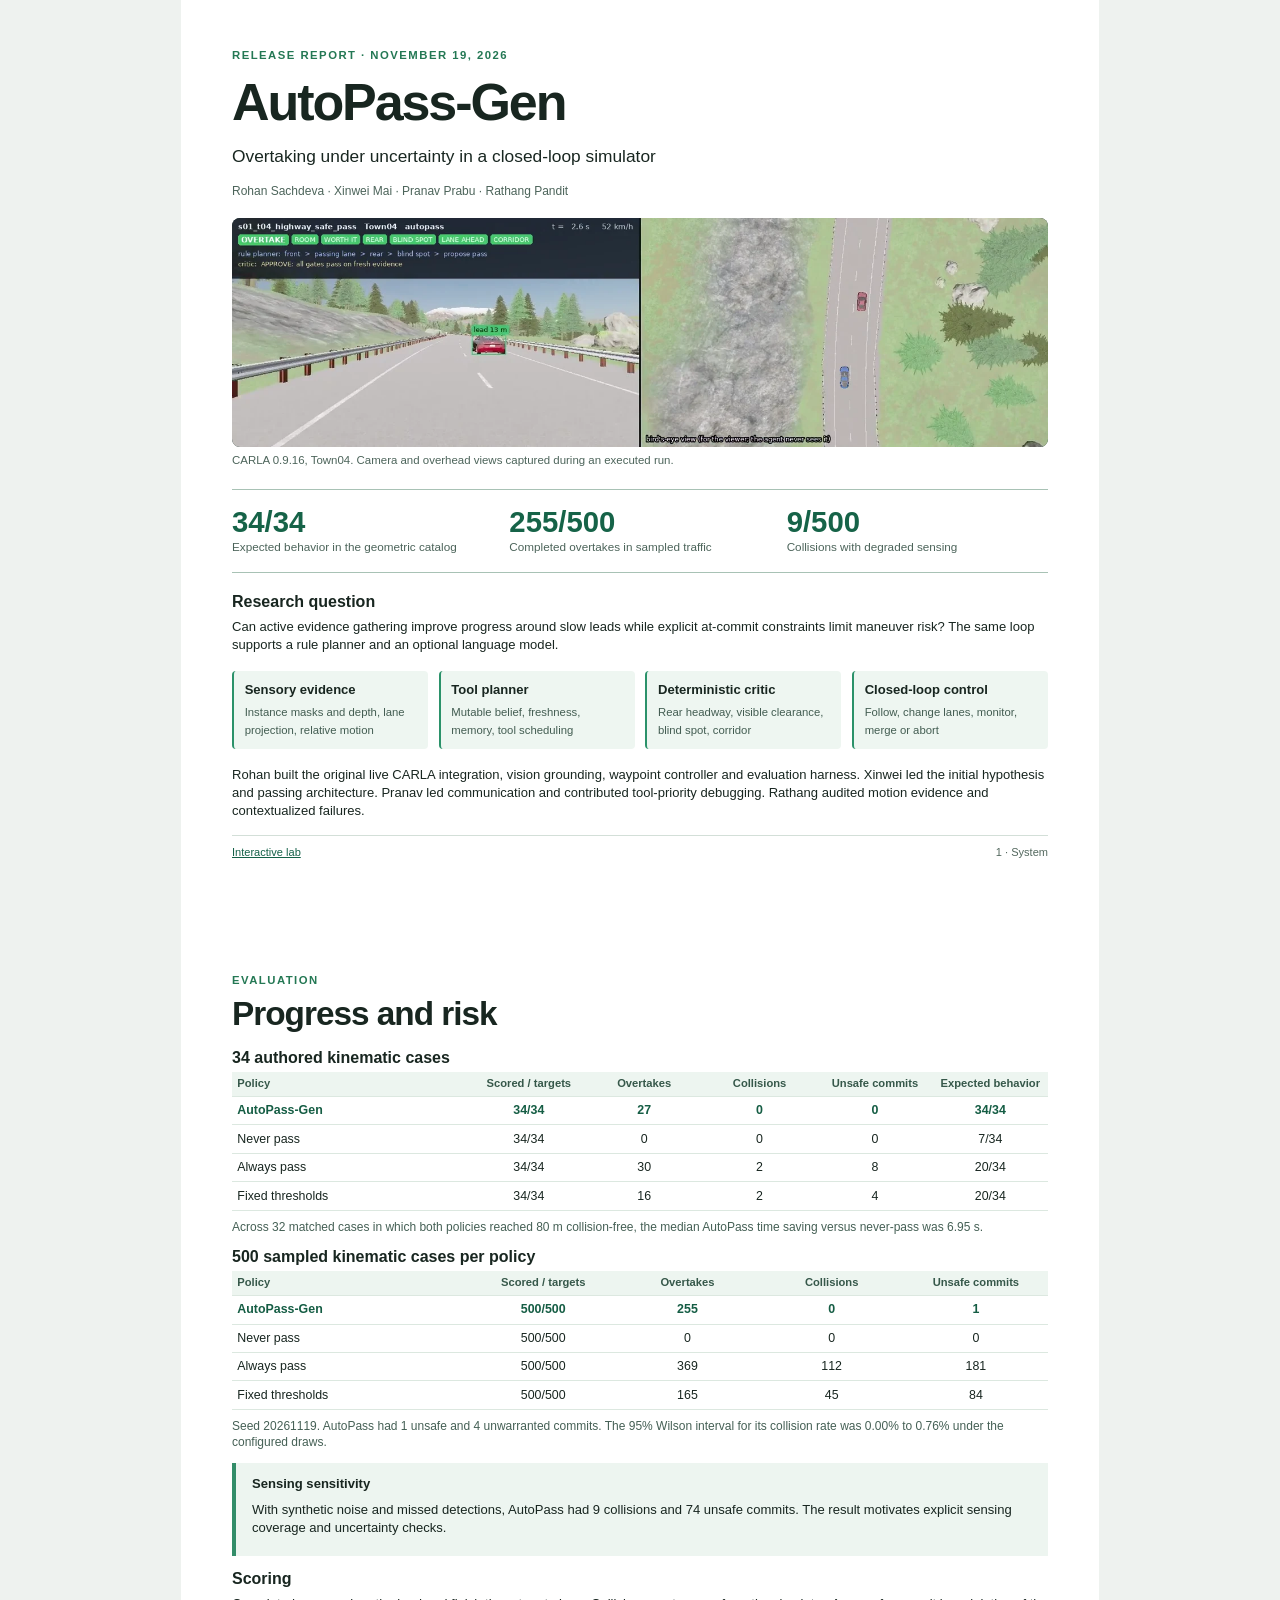
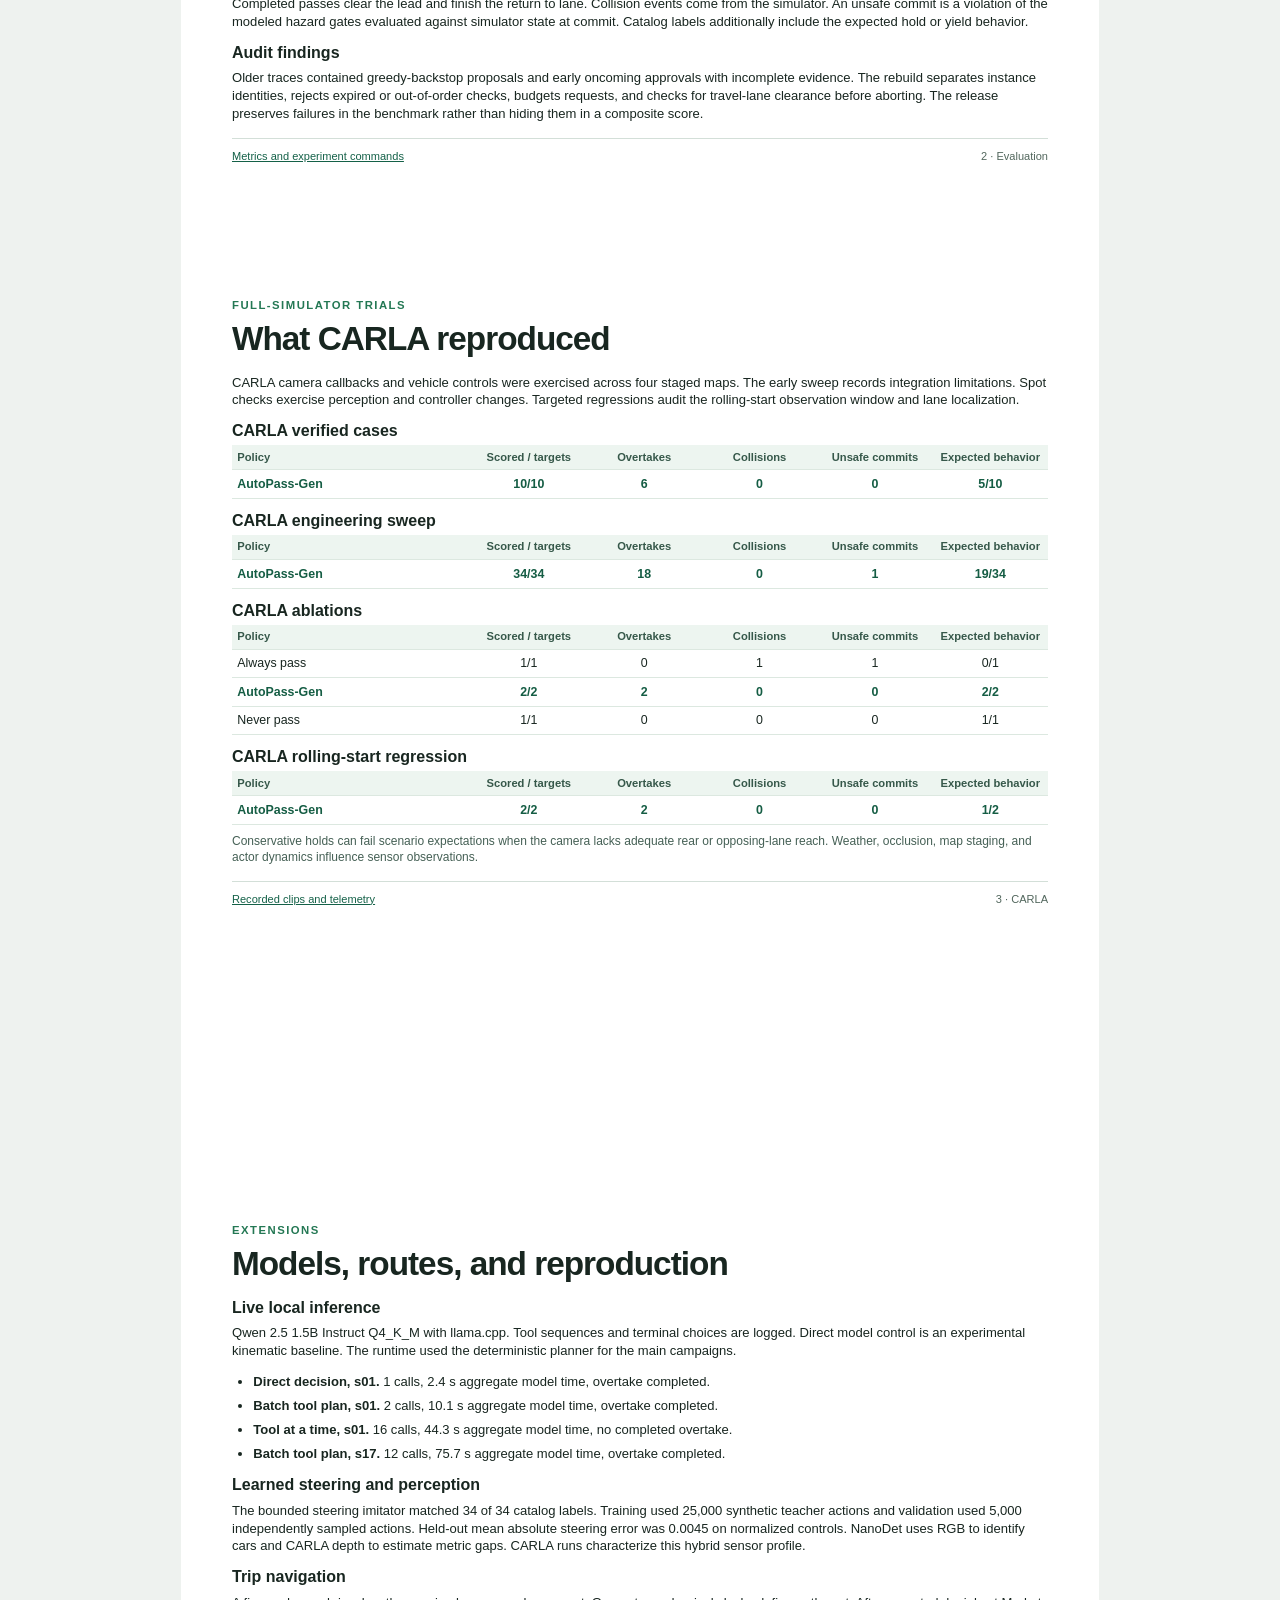
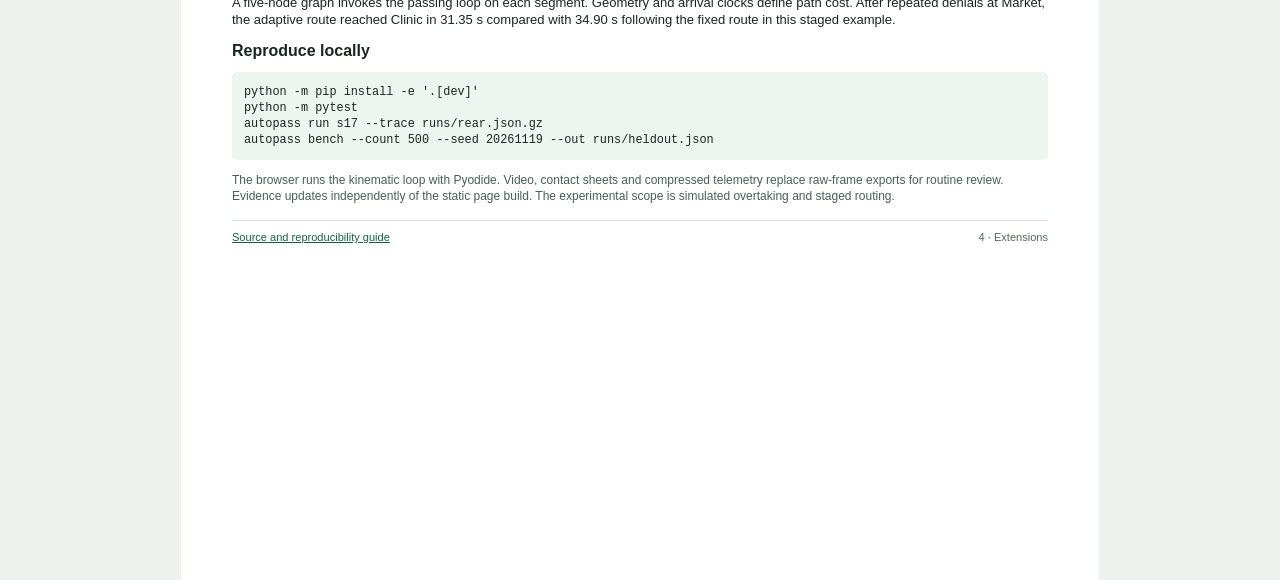
==== site/report.html @ 2f0e9f47 "Release AutoPass-Gen simulation and evidence lab" ====
<!doctype html><html lang="en"><meta charset="utf-8">
    <title>AutoPass-Gen release report</title><style>
@page {size: letter; margin: .45in .62in;}
:root {font-family: "Segoe UI", Arial, sans-serif; color: #182620;}
body{margin:0;background:#eef2ef;font-size:9.8pt;line-height:1.35;}
article{max-width:8.5in;margin:0 auto;background:white;padding:.42in .53in;}
section{min-height:9.55in;position:relative;break-after:page;}
section:last-child{break-after:auto;}
h1,h2,h3,p{margin:0;}h1,h2,h3{line-height:1.1;}
h1{font-size:39pt;letter-spacing:-.04em;margin:8pt 0 10pt;}
h2{font-size:25pt;letter-spacing:-.03em;margin:3pt 0 12pt;}
h3{font-size:12pt;margin:10pt 0 4pt;}
p{margin:6pt 0;}
a{color:#146148;text-decoration:underline;}
.kicker{color:#247854;font-size:8.5pt;letter-spacing:.13em;text-transform:uppercase;font-weight:700;}
.intro{font-size:13pt;max-width:93%;}
.meta{font-size:9pt;color:#4c645a;margin:11pt 0 14pt;}
img{width:100%;display:block;border-radius:6pt;max-height:2.45in;object-fit:contain;background:#18312e;}
.caption{font-size:8.6pt;color:#4c645a;margin-top:5pt;}
.facts{display:grid;grid-template-columns:repeat(3,1fr);gap:12pt;border-block:1pt solid #a8c2b5;padding:12pt 0;margin:15pt 0;}
.facts strong{display:block;color:#166348;font-size:22pt;line-height:1.1;}
.facts span{font-size:8.8pt;color:#4c645a;}
ol,ul{padding-left:16pt;}li{margin:5pt 0;}
.flow{display:grid;grid-template-columns:repeat(4,1fr);gap:8pt;margin:13pt 0;}
.flow div{padding:8pt;background:#eef6f1;border-left:2pt solid #2b926a;border-radius:3pt;}
.flow b{display:block;margin-bottom:3pt;}
.flow span{font-size:8.5pt;color:#435d52;}
.summary{margin-top:9pt;}
table{width:100%;border-collapse:collapse;font-size:9.3pt;table-layout:fixed;}
th,td{padding:4pt 4pt;text-align:center;border-bottom:1px solid #dce8e0;}
th{color:#36584a;background:#edf5f0;font-size:8.4pt;line-height:1.2;}
td:first-child,th:first-child{text-align:left;width:28%;}
tr.primary td{color:#155d44;font-weight:700;}
.callout{background:#edf5f0;border-left:3pt solid #338d69;padding:9pt 12pt;margin:10pt 0;}
.small{font-size:9pt;color:#456055;}
pre{white-space:pre-wrap;font-size:8.9pt;background:#edf5f0;padding:9pt;border-radius:4pt;}
footer{display:flex;justify-content:space-between;margin-top:12pt;padding-top:7pt;border-top:1pt solid #d3dfd8;color:#52675d;font-size:8.3pt;}
@media print {body{background:white;}article{padding:0;}section{min-height:auto;}h3,table,.callout,.flow,.facts{break-inside:avoid;}}
</style><body><article>
    <section>
    <p class="kicker">Release report · November 19, 2026</p>
    <h1>AutoPass-Gen</h1>
    <p class="intro">Overtaking under uncertainty in a closed-loop simulator</p>
    <p class="meta">Rohan Sachdeva · Xinwei Mai · Pranav Prabu · Rathang Pandit</p>
    <img src="media/clear.webp" alt="CARLA ego view and overhead image of an approved motorway pass">
    <p class="caption">CARLA 0.9.16, Town04. Camera and overhead views captured during an executed run.</p>
    <div class="facts"><div><strong>34/34</strong><span>Expected behavior in the geometric catalog</span></div>
    <div><strong>255/500</strong><span>Completed overtakes in sampled traffic</span></div>
    <div><strong>9/500</strong><span>Collisions with degraded sensing</span></div></div>
    <h3>Research question</h3>
    <p>Can active evidence gathering improve progress around slow leads while explicit at-commit constraints limit maneuver risk? The same loop supports a rule planner and an optional language model.</p>
    <div class="flow"><div><b>Sensory evidence</b><span>Instance masks and depth, lane projection, relative motion</span></div>
    <div><b>Tool planner</b><span>Mutable belief, freshness, memory, tool scheduling</span></div>
    <div><b>Deterministic critic</b><span>Rear headway, visible clearance, blind spot, corridor</span></div>
    <div><b>Closed-loop control</b><span>Follow, change lanes, monitor, merge or abort</span></div></div>
    <p>Rohan built the original live CARLA integration, vision grounding, waypoint controller and evaluation harness. Xinwei led the initial hypothesis and passing architecture. Pranav led communication and contributed tool-priority debugging. Rathang audited motion evidence and contextualized failures.</p>
    <footer><a href="https://r800360.github.io/autopass/">Interactive lab</a><span>1 · System</span></footer>
    </section>

    <section>
    <p class="kicker">Evaluation</p><h2>Progress and risk</h2>
    <h3>34 authored kinematic cases</h3>
    <table><thead><tr><th>Policy</th><th>Scored / targets</th><th>Overtakes</th><th>Collisions</th>
        <th>Unsafe commits</th><th>Expected behavior</th></tr></thead><tbody><tr class="primary"><td>AutoPass-Gen</td>
            <td>34/34</td><td>27</td><td>0</td>
            <td>0</td><td>34/34</td></tr><tr class=""><td>Never pass</td>
            <td>34/34</td><td>0</td><td>0</td>
            <td>0</td><td>7/34</td></tr><tr class=""><td>Always pass</td>
            <td>34/34</td><td>30</td><td>2</td>
            <td>8</td><td>20/34</td></tr><tr class=""><td>Fixed thresholds</td>
            <td>34/34</td><td>16</td><td>2</td>
            <td>4</td><td>20/34</td></tr></tbody></table>
    <p class="small">Across 32 matched cases in which both policies reached 80 m collision-free, the median AutoPass time saving versus never-pass was 6.95 s.</p>
    <h3>500 sampled kinematic cases per policy</h3>
    <table><thead><tr><th>Policy</th><th>Scored / targets</th><th>Overtakes</th><th>Collisions</th>
        <th>Unsafe commits</th></tr></thead><tbody><tr class="primary"><td>AutoPass-Gen</td>
            <td>500/500</td><td>255</td><td>0</td>
            <td>1</td></tr><tr class=""><td>Never pass</td>
            <td>500/500</td><td>0</td><td>0</td>
            <td>0</td></tr><tr class=""><td>Always pass</td>
            <td>500/500</td><td>369</td><td>112</td>
            <td>181</td></tr><tr class=""><td>Fixed thresholds</td>
            <td>500/500</td><td>165</td><td>45</td>
            <td>84</td></tr></tbody></table>
    <p class="small">Seed 20261119. AutoPass had 1 unsafe and 4 unwarranted commits. The 95% Wilson interval for its collision rate was 0.00% to 0.76% under the configured draws.</p>
    <div class="callout"><b>Sensing sensitivity</b><p>With synthetic noise and missed detections, AutoPass had 9 collisions and 74 unsafe commits. The result motivates explicit sensing coverage and uncertainty checks.</p></div>
    <h3>Scoring</h3>
    <p>Completed passes clear the lead and finish the return to lane. Collision events come from the simulator. An unsafe commit is a violation of the modeled hazard gates evaluated against simulator state at commit. Catalog labels additionally include the expected hold or yield behavior.</p>
    <h3>Audit findings</h3>
    <p>Older traces contained greedy-backstop proposals and early oncoming approvals with incomplete evidence. The rebuild separates instance identities, rejects expired or out-of-order checks, budgets requests, and checks for travel-lane clearance before aborting. The release preserves failures in the benchmark rather than hiding them in a composite score.</p>
    <footer><a href="https://github.com/r800360/autopass/blob/main/docs/EVALUATION.md">Metrics and experiment commands</a><span>2 · Evaluation</span></footer>
    </section>

    <section>
    <p class="kicker">Full-simulator trials</p><h2>What CARLA reproduced</h2>
    <p>CARLA camera callbacks and vehicle controls were exercised across four staged maps. The early sweep records integration limitations. Spot checks exercise perception and controller changes. Targeted regressions audit the rolling-start observation window and lane localization.</p>
    <h3>CARLA verified cases</h3><table><thead><tr><th>Policy</th><th>Scored / targets</th><th>Overtakes</th><th>Collisions</th>
        <th>Unsafe commits</th><th>Expected behavior</th></tr></thead><tbody><tr class="primary"><td>AutoPass-Gen</td>
            <td>10/10</td><td>6</td><td>0</td>
            <td>0</td><td>5/10</td></tr></tbody></table><h3>CARLA engineering sweep</h3><table><thead><tr><th>Policy</th><th>Scored / targets</th><th>Overtakes</th><th>Collisions</th>
        <th>Unsafe commits</th><th>Expected behavior</th></tr></thead><tbody><tr class="primary"><td>AutoPass-Gen</td>
            <td>34/34</td><td>18</td><td>0</td>
            <td>1</td><td>19/34</td></tr></tbody></table><h3>CARLA ablations</h3><table><thead><tr><th>Policy</th><th>Scored / targets</th><th>Overtakes</th><th>Collisions</th>
        <th>Unsafe commits</th><th>Expected behavior</th></tr></thead><tbody><tr class=""><td>Always pass</td>
            <td>1/1</td><td>0</td><td>1</td>
            <td>1</td><td>0/1</td></tr><tr class="primary"><td>AutoPass-Gen</td>
            <td>2/2</td><td>2</td><td>0</td>
            <td>0</td><td>2/2</td></tr><tr class=""><td>Never pass</td>
            <td>1/1</td><td>0</td><td>0</td>
            <td>0</td><td>1/1</td></tr></tbody></table><h3>CARLA rolling-start regression</h3><table><thead><tr><th>Policy</th><th>Scored / targets</th><th>Overtakes</th><th>Collisions</th>
        <th>Unsafe commits</th><th>Expected behavior</th></tr></thead><tbody><tr class="primary"><td>AutoPass-Gen</td>
            <td>2/2</td><td>2</td><td>0</td>
            <td>0</td><td>1/2</td></tr></tbody></table>
    <p class="small">Conservative holds can fail scenario expectations when the camera lacks adequate rear or opposing-lane reach. Weather, occlusion, map staging, and actor dynamics influence sensor observations.</p>
    <footer><a href="https://r800360.github.io/autopass/#lab">Recorded clips and telemetry</a><span>3 · CARLA</span></footer>
    </section>

    <section>
    <p class="kicker">Extensions</p><h2>Models, routes, and reproduction</h2>
    <h3>Live local inference</h3>
    <p>Qwen 2.5 1.5B Instruct Q4_K_M with llama.cpp. Tool sequences and terminal choices are logged. Direct model control is an experimental kinematic baseline. The runtime used the deterministic planner for the main campaigns.</p>
    <ul><li><b>Direct decision, s01.</b> 1 calls, 2.4 s aggregate model time, overtake completed.</li><li><b>Batch tool plan, s01.</b> 2 calls, 10.1 s aggregate model time, overtake completed.</li><li><b>Tool at a time, s01.</b> 16 calls, 44.3 s aggregate model time, no completed overtake.</li><li><b>Batch tool plan, s17.</b> 12 calls, 75.7 s aggregate model time, overtake completed.</li></ul>
    <h3>Learned steering and perception</h3>
    <p>The bounded steering imitator matched 34 of 34 catalog labels. Training used 25,000 synthetic teacher actions and validation used 5,000 independently sampled actions. Held-out mean absolute steering error was 0.0045 on normalized controls. NanoDet uses RGB to identify cars and CARLA depth to estimate metric gaps. CARLA runs characterize this hybrid sensor profile.</p>
    <h3>Trip navigation</h3>
    <p>A five-node graph invokes the passing loop on each segment. Geometry and arrival clocks define path cost. After repeated denials at Market, the adaptive route reached Clinic in 31.35 s compared with 34.90 s following the fixed route in this staged example.</p>
    <h3>Reproduce locally</h3>
    <pre>python -m pip install -e '.[dev]'
python -m pytest
autopass run s17 --trace runs/rear.json.gz
autopass bench --count 500 --seed 20261119 --out runs/heldout.json</pre>
    <p class="small">The browser runs the kinematic loop with Pyodide. Video, contact sheets and compressed telemetry replace raw-frame exports for routine review. Evidence updates independently of the static page build. The experimental scope is simulated overtaking and staged routing.</p>
    <footer><a href="https://github.com/r800360/autopass">Source and reproducibility guide</a><span>4 · Extensions</span></footer>
    </section>
    </article></body></html>
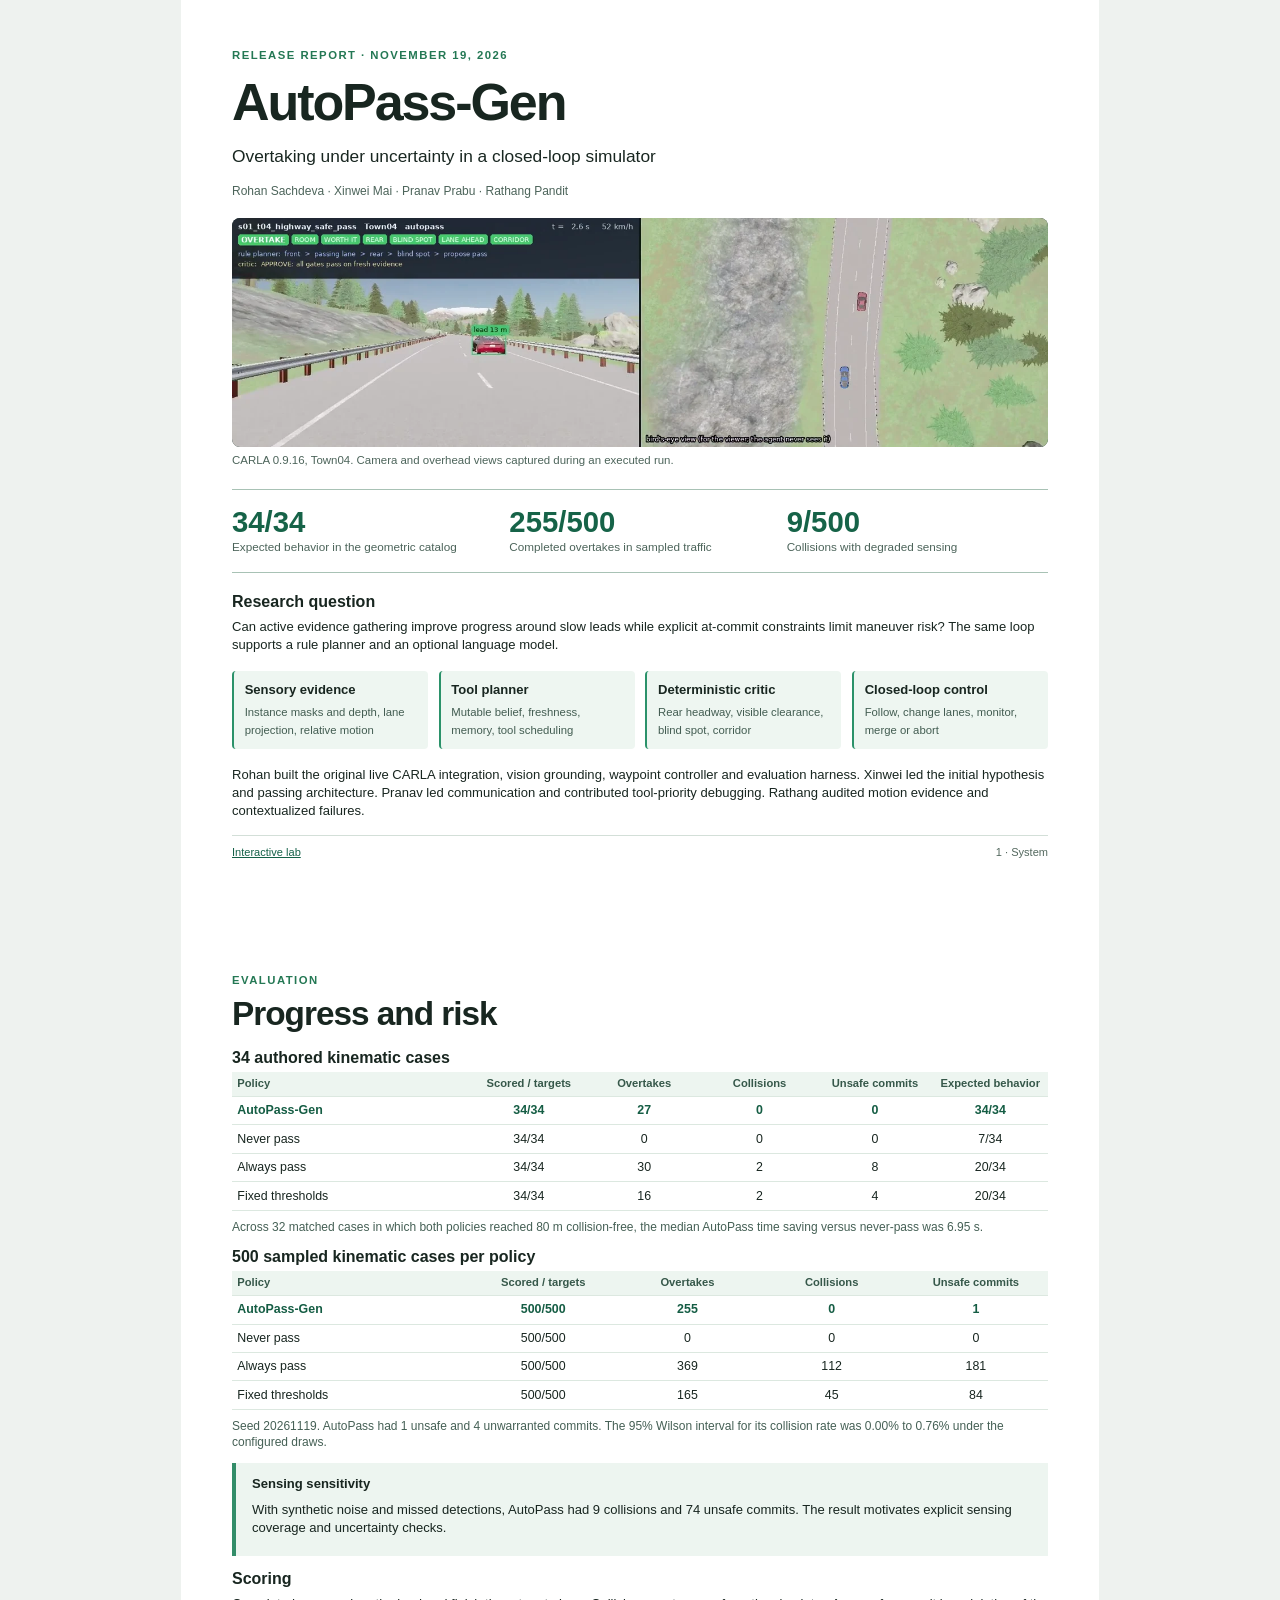
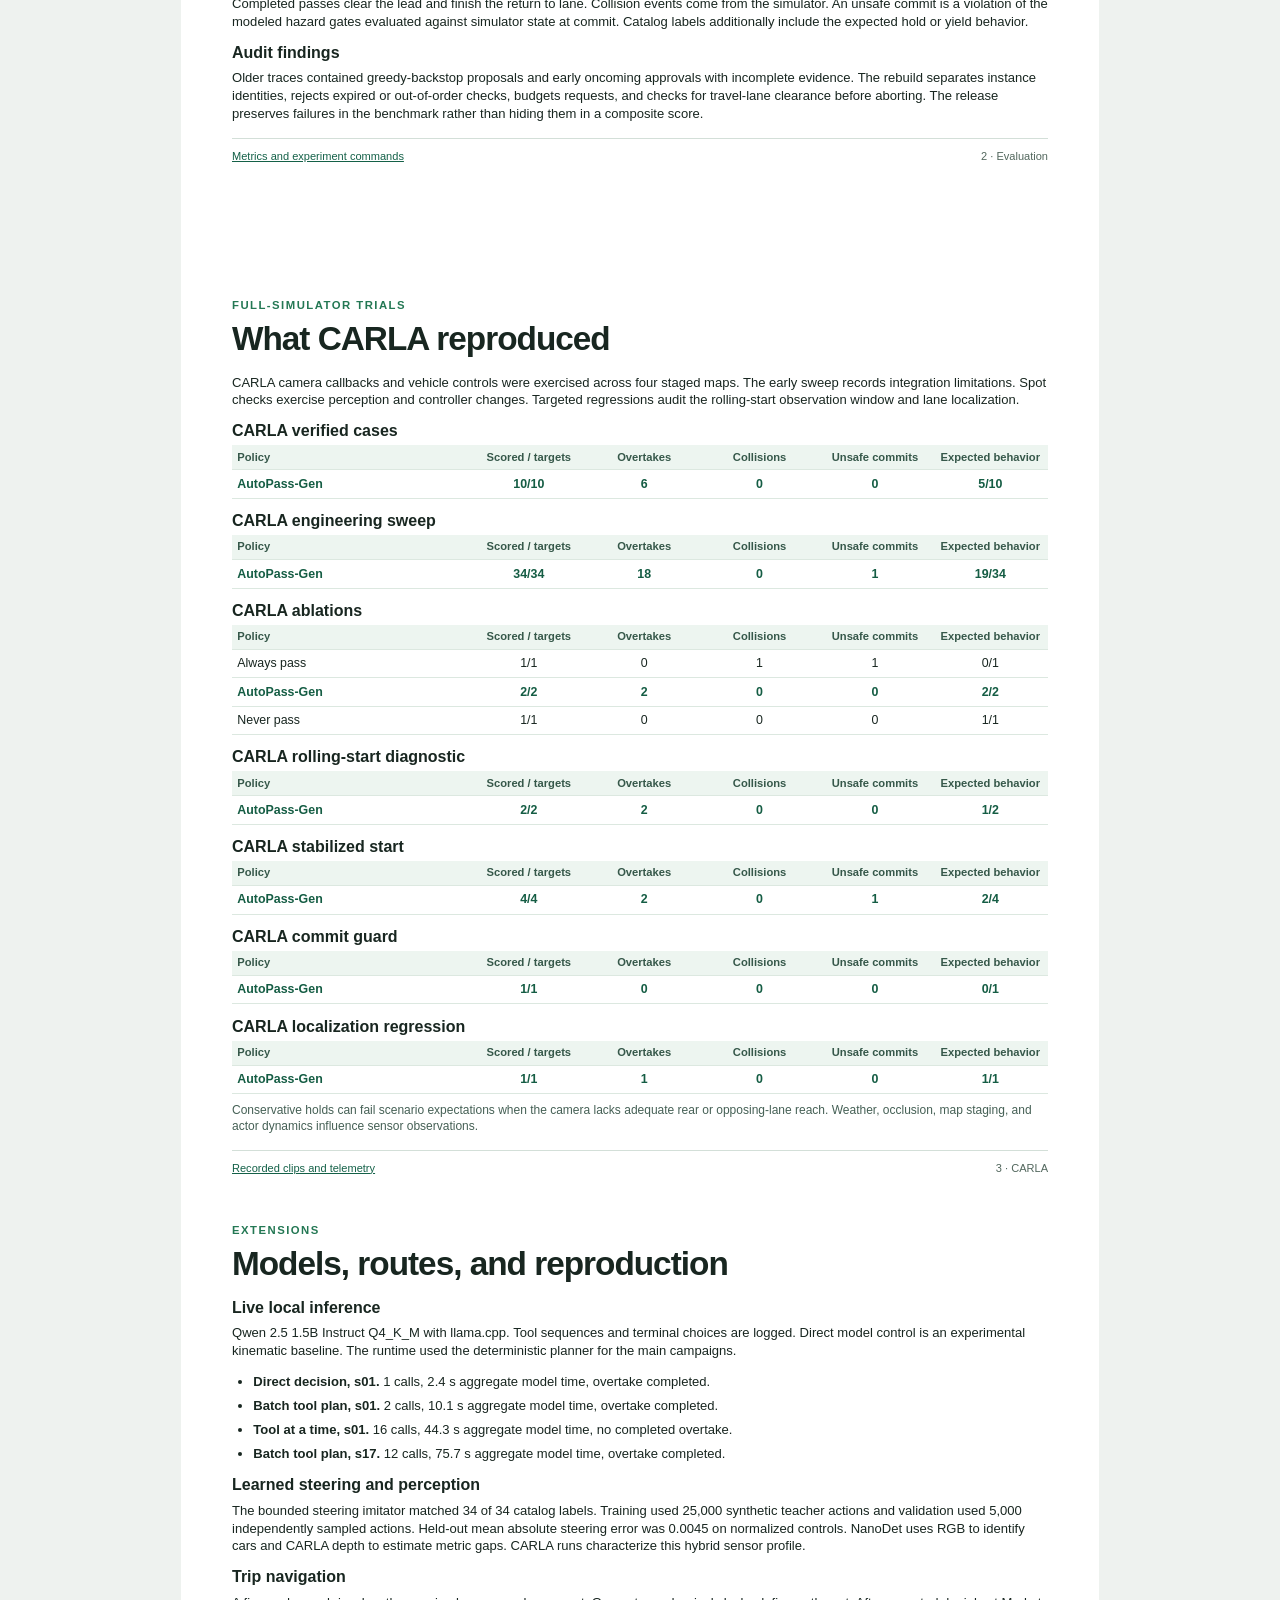
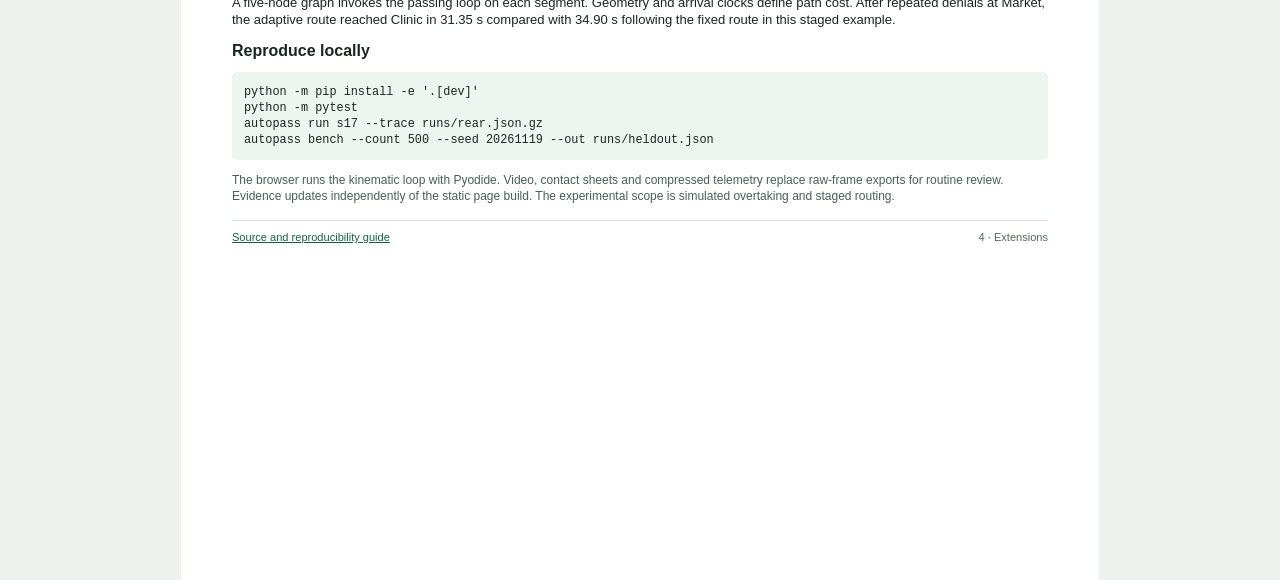
==== commit 05c78d00: "Publish verified CARLA traces, model trials and release report" ====
--- a/site/report.html
+++ b/site/report.html
@@ -107,10 +107,19 @@
             <td>2/2</td><td>2</td><td>0</td>
             <td>0</td><td>2/2</td></tr><tr class=""><td>Never pass</td>
             <td>1/1</td><td>0</td><td>0</td>
-            <td>0</td><td>1/1</td></tr></tbody></table><h3>CARLA rolling-start regression</h3><table><thead><tr><th>Policy</th><th>Scored / targets</th><th>Overtakes</th><th>Collisions</th>
+            <td>0</td><td>1/1</td></tr></tbody></table><h3>CARLA rolling-start diagnostic</h3><table><thead><tr><th>Policy</th><th>Scored / targets</th><th>Overtakes</th><th>Collisions</th>
         <th>Unsafe commits</th><th>Expected behavior</th></tr></thead><tbody><tr class="primary"><td>AutoPass-Gen</td>
             <td>2/2</td><td>2</td><td>0</td>
-            <td>0</td><td>1/2</td></tr></tbody></table>
+            <td>0</td><td>1/2</td></tr></tbody></table><h3>CARLA stabilized start</h3><table><thead><tr><th>Policy</th><th>Scored / targets</th><th>Overtakes</th><th>Collisions</th>
+        <th>Unsafe commits</th><th>Expected behavior</th></tr></thead><tbody><tr class="primary"><td>AutoPass-Gen</td>
+            <td>4/4</td><td>2</td><td>0</td>
+            <td>1</td><td>2/4</td></tr></tbody></table><h3>CARLA commit guard</h3><table><thead><tr><th>Policy</th><th>Scored / targets</th><th>Overtakes</th><th>Collisions</th>
+        <th>Unsafe commits</th><th>Expected behavior</th></tr></thead><tbody><tr class="primary"><td>AutoPass-Gen</td>
+            <td>1/1</td><td>0</td><td>0</td>
+            <td>0</td><td>0/1</td></tr></tbody></table><h3>CARLA localization regression</h3><table><thead><tr><th>Policy</th><th>Scored / targets</th><th>Overtakes</th><th>Collisions</th>
+        <th>Unsafe commits</th><th>Expected behavior</th></tr></thead><tbody><tr class="primary"><td>AutoPass-Gen</td>
+            <td>1/1</td><td>1</td><td>0</td>
+            <td>0</td><td>1/1</td></tr></tbody></table>
     <p class="small">Conservative holds can fail scenario expectations when the camera lacks adequate rear or opposing-lane reach. Weather, occlusion, map staging, and actor dynamics influence sensor observations.</p>
     <footer><a href="https://r800360.github.io/autopass/#lab">Recorded clips and telemetry</a><span>3 · CARLA</span></footer>
     </section>
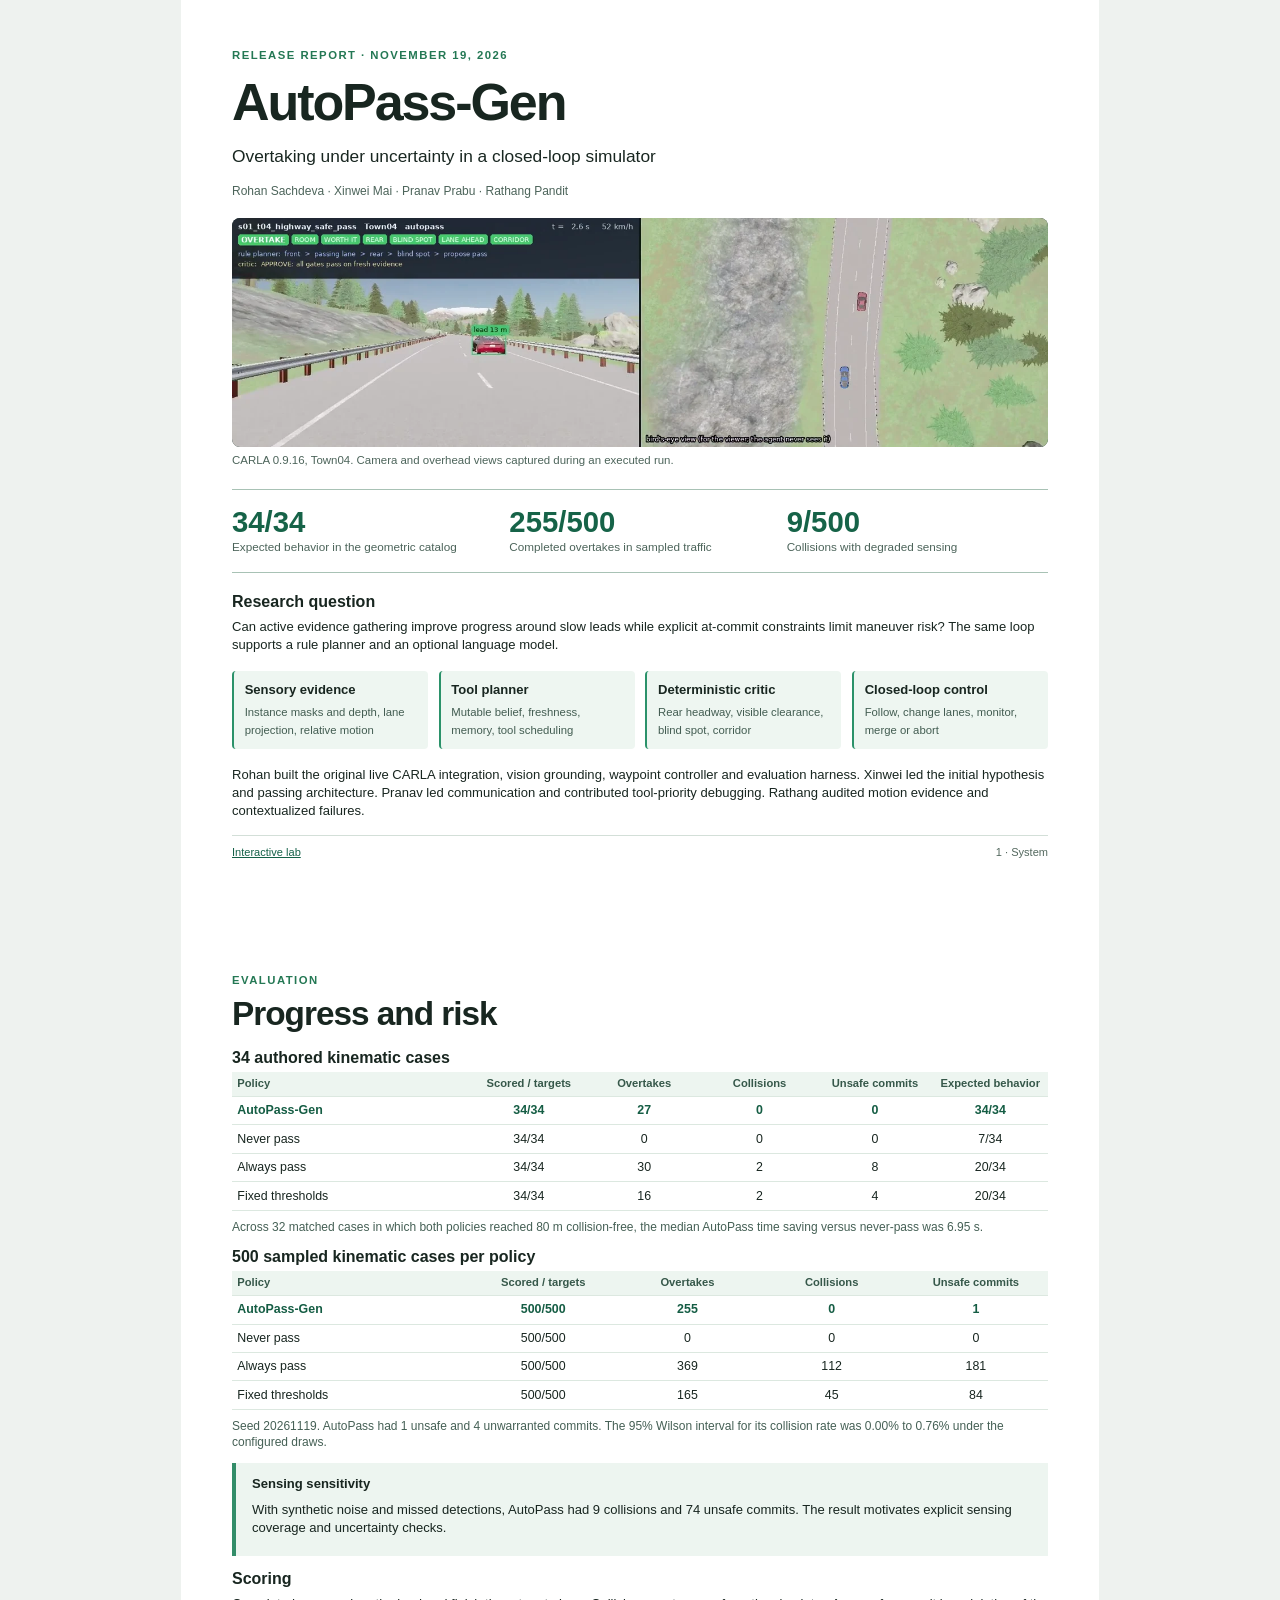
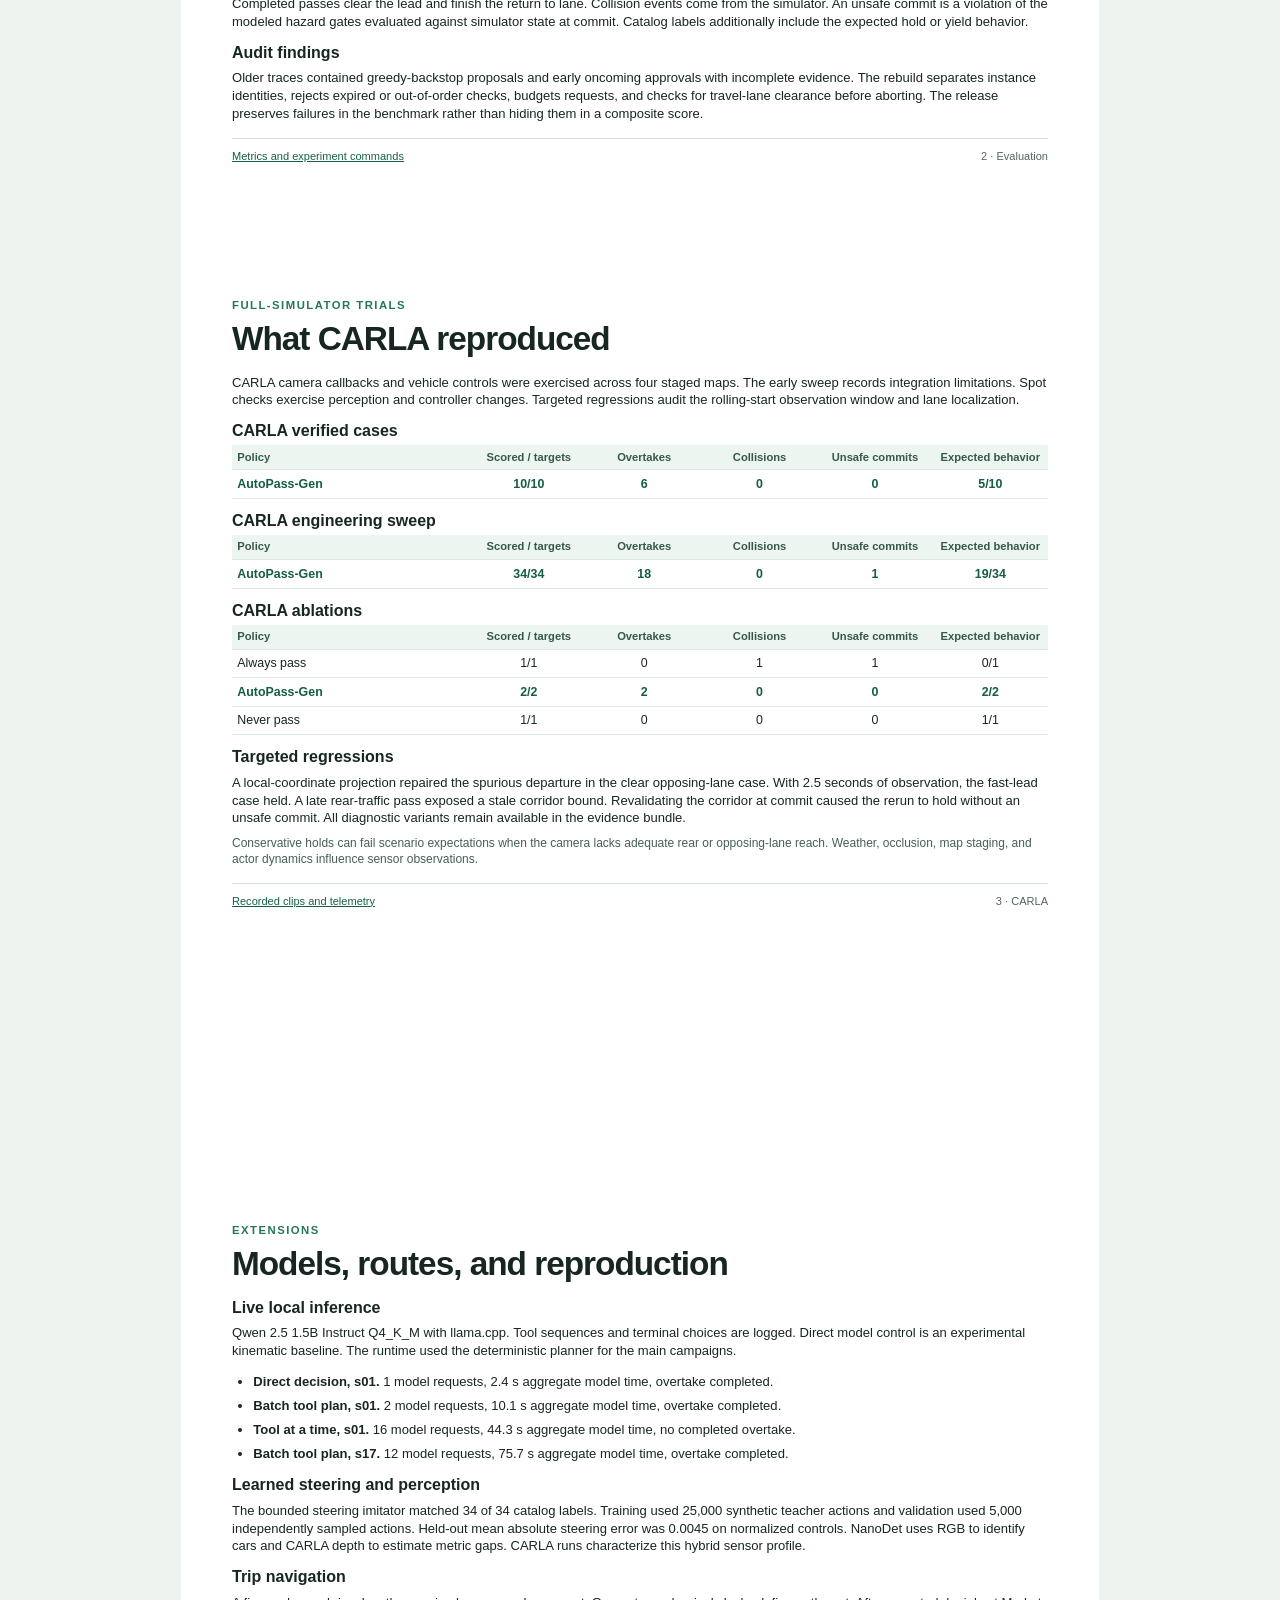
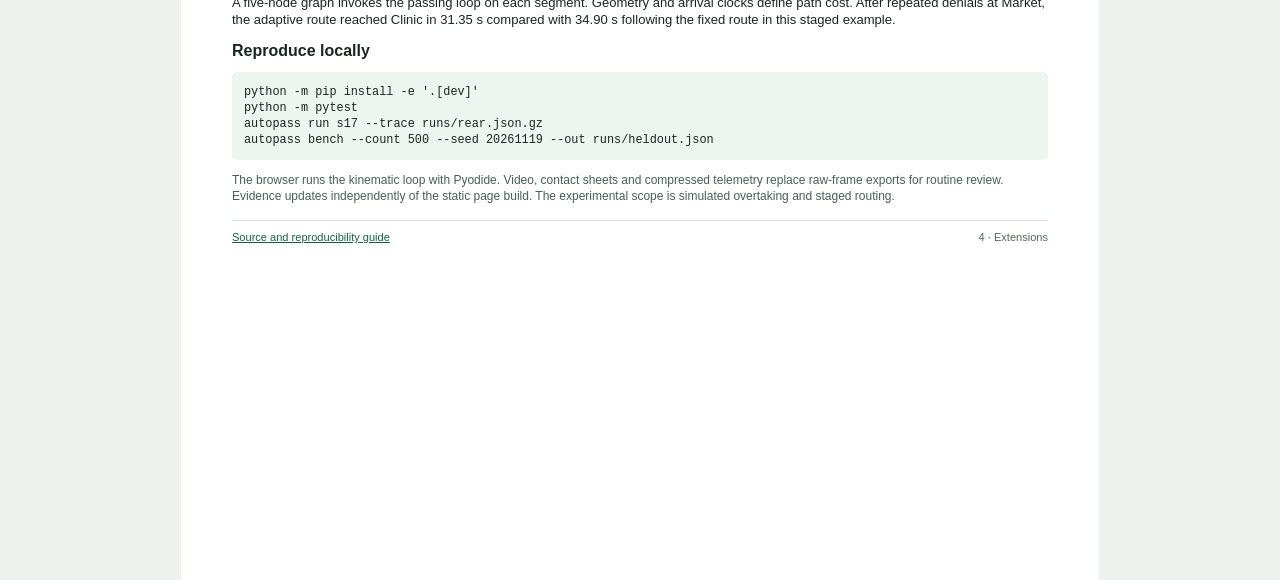
==== commit 131d4504: "Condense the technical report to four pages" ====
--- a/site/report.html
+++ b/site/report.html
@@ -107,19 +107,11 @@
             <td>2/2</td><td>2</td><td>0</td>
             <td>0</td><td>2/2</td></tr><tr class=""><td>Never pass</td>
             <td>1/1</td><td>0</td><td>0</td>
-            <td>0</td><td>1/1</td></tr></tbody></table><h3>CARLA rolling-start diagnostic</h3><table><thead><tr><th>Policy</th><th>Scored / targets</th><th>Overtakes</th><th>Collisions</th>
-        <th>Unsafe commits</th><th>Expected behavior</th></tr></thead><tbody><tr class="primary"><td>AutoPass-Gen</td>
-            <td>2/2</td><td>2</td><td>0</td>
-            <td>0</td><td>1/2</td></tr></tbody></table><h3>CARLA stabilized start</h3><table><thead><tr><th>Policy</th><th>Scored / targets</th><th>Overtakes</th><th>Collisions</th>
-        <th>Unsafe commits</th><th>Expected behavior</th></tr></thead><tbody><tr class="primary"><td>AutoPass-Gen</td>
-            <td>4/4</td><td>2</td><td>0</td>
-            <td>1</td><td>2/4</td></tr></tbody></table><h3>CARLA commit guard</h3><table><thead><tr><th>Policy</th><th>Scored / targets</th><th>Overtakes</th><th>Collisions</th>
-        <th>Unsafe commits</th><th>Expected behavior</th></tr></thead><tbody><tr class="primary"><td>AutoPass-Gen</td>
-            <td>1/1</td><td>0</td><td>0</td>
-            <td>0</td><td>0/1</td></tr></tbody></table><h3>CARLA localization regression</h3><table><thead><tr><th>Policy</th><th>Scored / targets</th><th>Overtakes</th><th>Collisions</th>
-        <th>Unsafe commits</th><th>Expected behavior</th></tr></thead><tbody><tr class="primary"><td>AutoPass-Gen</td>
-            <td>1/1</td><td>1</td><td>0</td>
-            <td>0</td><td>1/1</td></tr></tbody></table>
+            <td>0</td><td>1/1</td></tr></tbody></table><h3>Targeted regressions</h3>
+        <p>A local-coordinate projection repaired the spurious departure in the clear opposing-lane case.
+        With 2.5 seconds of observation, the fast-lead case held. A late rear-traffic pass exposed a stale corridor bound.
+        Revalidating the corridor at commit caused the rerun to hold without an unsafe commit.
+        All diagnostic variants remain available in the evidence bundle.</p>
     <p class="small">Conservative holds can fail scenario expectations when the camera lacks adequate rear or opposing-lane reach. Weather, occlusion, map staging, and actor dynamics influence sensor observations.</p>
     <footer><a href="https://r800360.github.io/autopass/#lab">Recorded clips and telemetry</a><span>3 · CARLA</span></footer>
     </section>
@@ -128,7 +120,7 @@
     <p class="kicker">Extensions</p><h2>Models, routes, and reproduction</h2>
     <h3>Live local inference</h3>
     <p>Qwen 2.5 1.5B Instruct Q4_K_M with llama.cpp. Tool sequences and terminal choices are logged. Direct model control is an experimental kinematic baseline. The runtime used the deterministic planner for the main campaigns.</p>
-    <ul><li><b>Direct decision, s01.</b> 1 calls, 2.4 s aggregate model time, overtake completed.</li><li><b>Batch tool plan, s01.</b> 2 calls, 10.1 s aggregate model time, overtake completed.</li><li><b>Tool at a time, s01.</b> 16 calls, 44.3 s aggregate model time, no completed overtake.</li><li><b>Batch tool plan, s17.</b> 12 calls, 75.7 s aggregate model time, overtake completed.</li></ul>
+    <ul><li><b>Direct decision, s01.</b> 1 model requests, 2.4 s aggregate model time, overtake completed.</li><li><b>Batch tool plan, s01.</b> 2 model requests, 10.1 s aggregate model time, overtake completed.</li><li><b>Tool at a time, s01.</b> 16 model requests, 44.3 s aggregate model time, no completed overtake.</li><li><b>Batch tool plan, s17.</b> 12 model requests, 75.7 s aggregate model time, overtake completed.</li></ul>
     <h3>Learned steering and perception</h3>
     <p>The bounded steering imitator matched 34 of 34 catalog labels. Training used 25,000 synthetic teacher actions and validation used 5,000 independently sampled actions. Held-out mean absolute steering error was 0.0045 on normalized controls. NanoDet uses RGB to identify cars and CARLA depth to estimate metric gaps. CARLA runs characterize this hybrid sensor profile.</p>
     <h3>Trip navigation</h3>
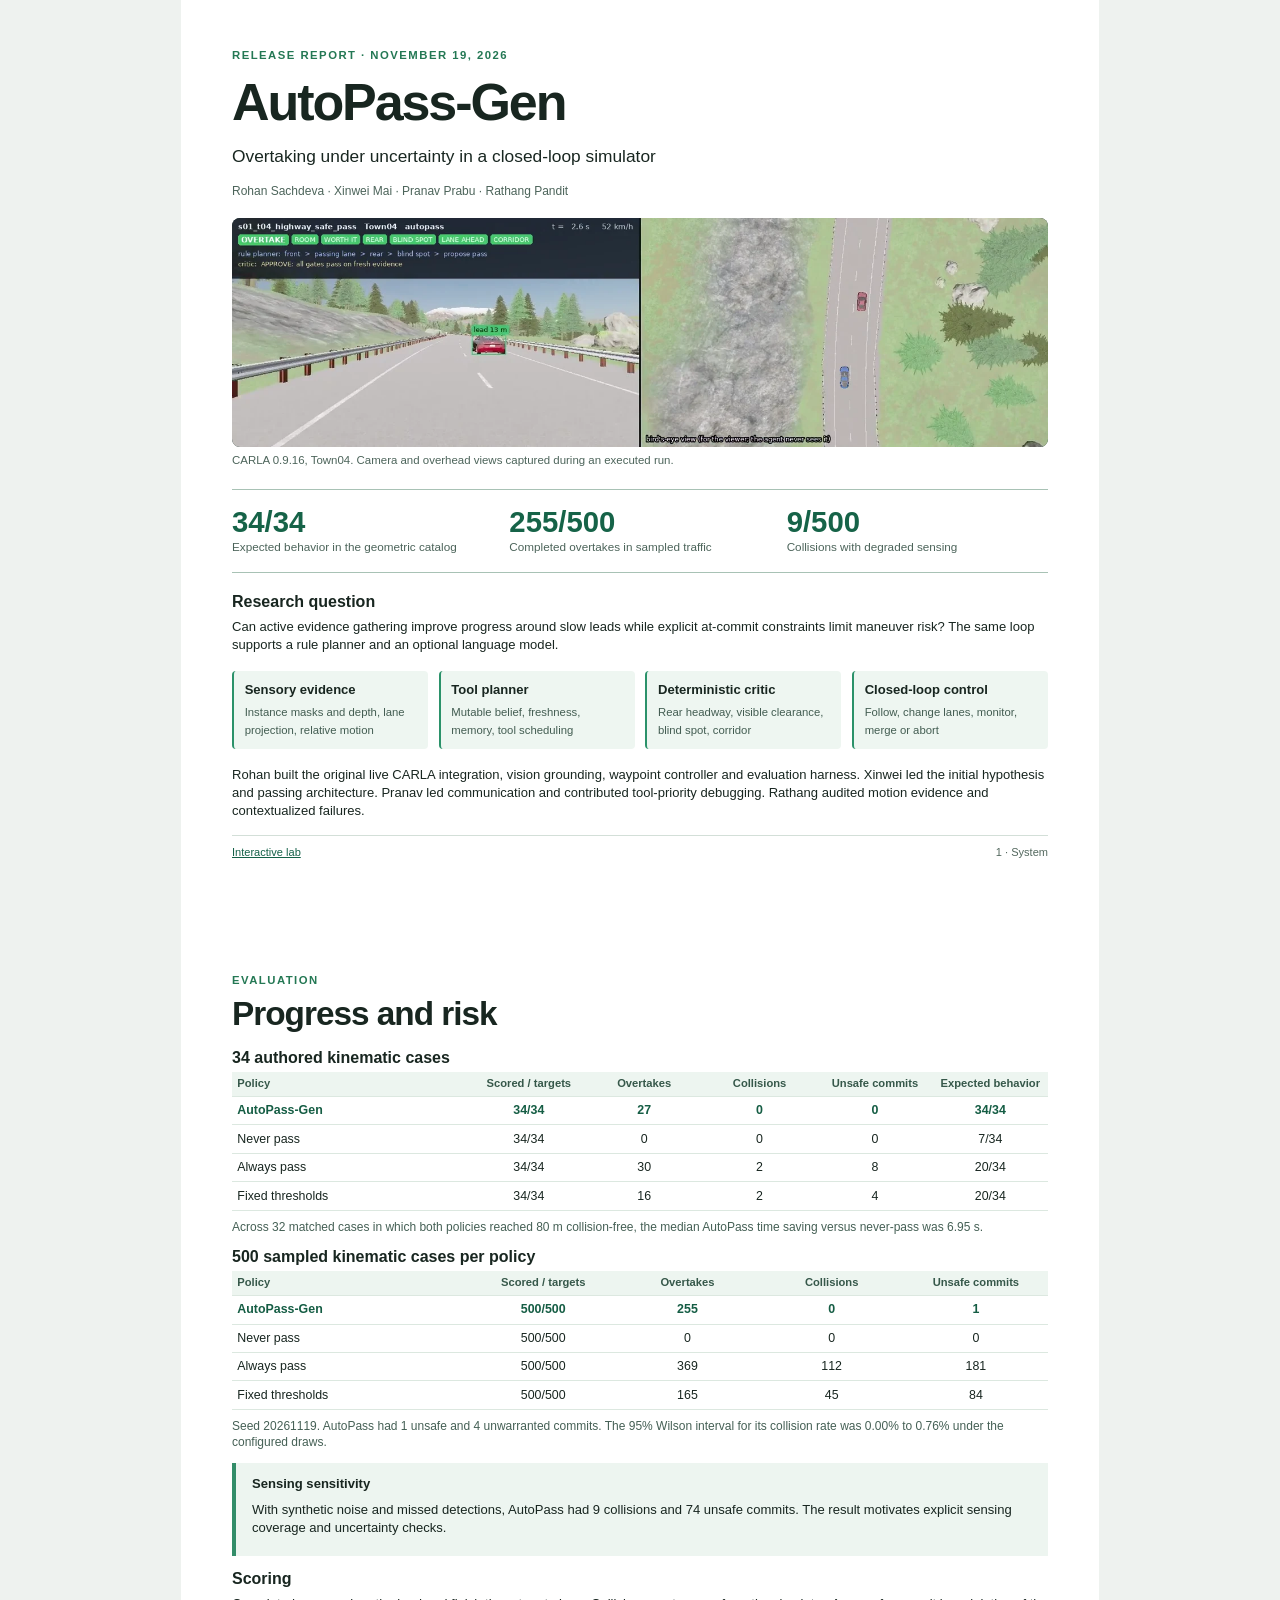
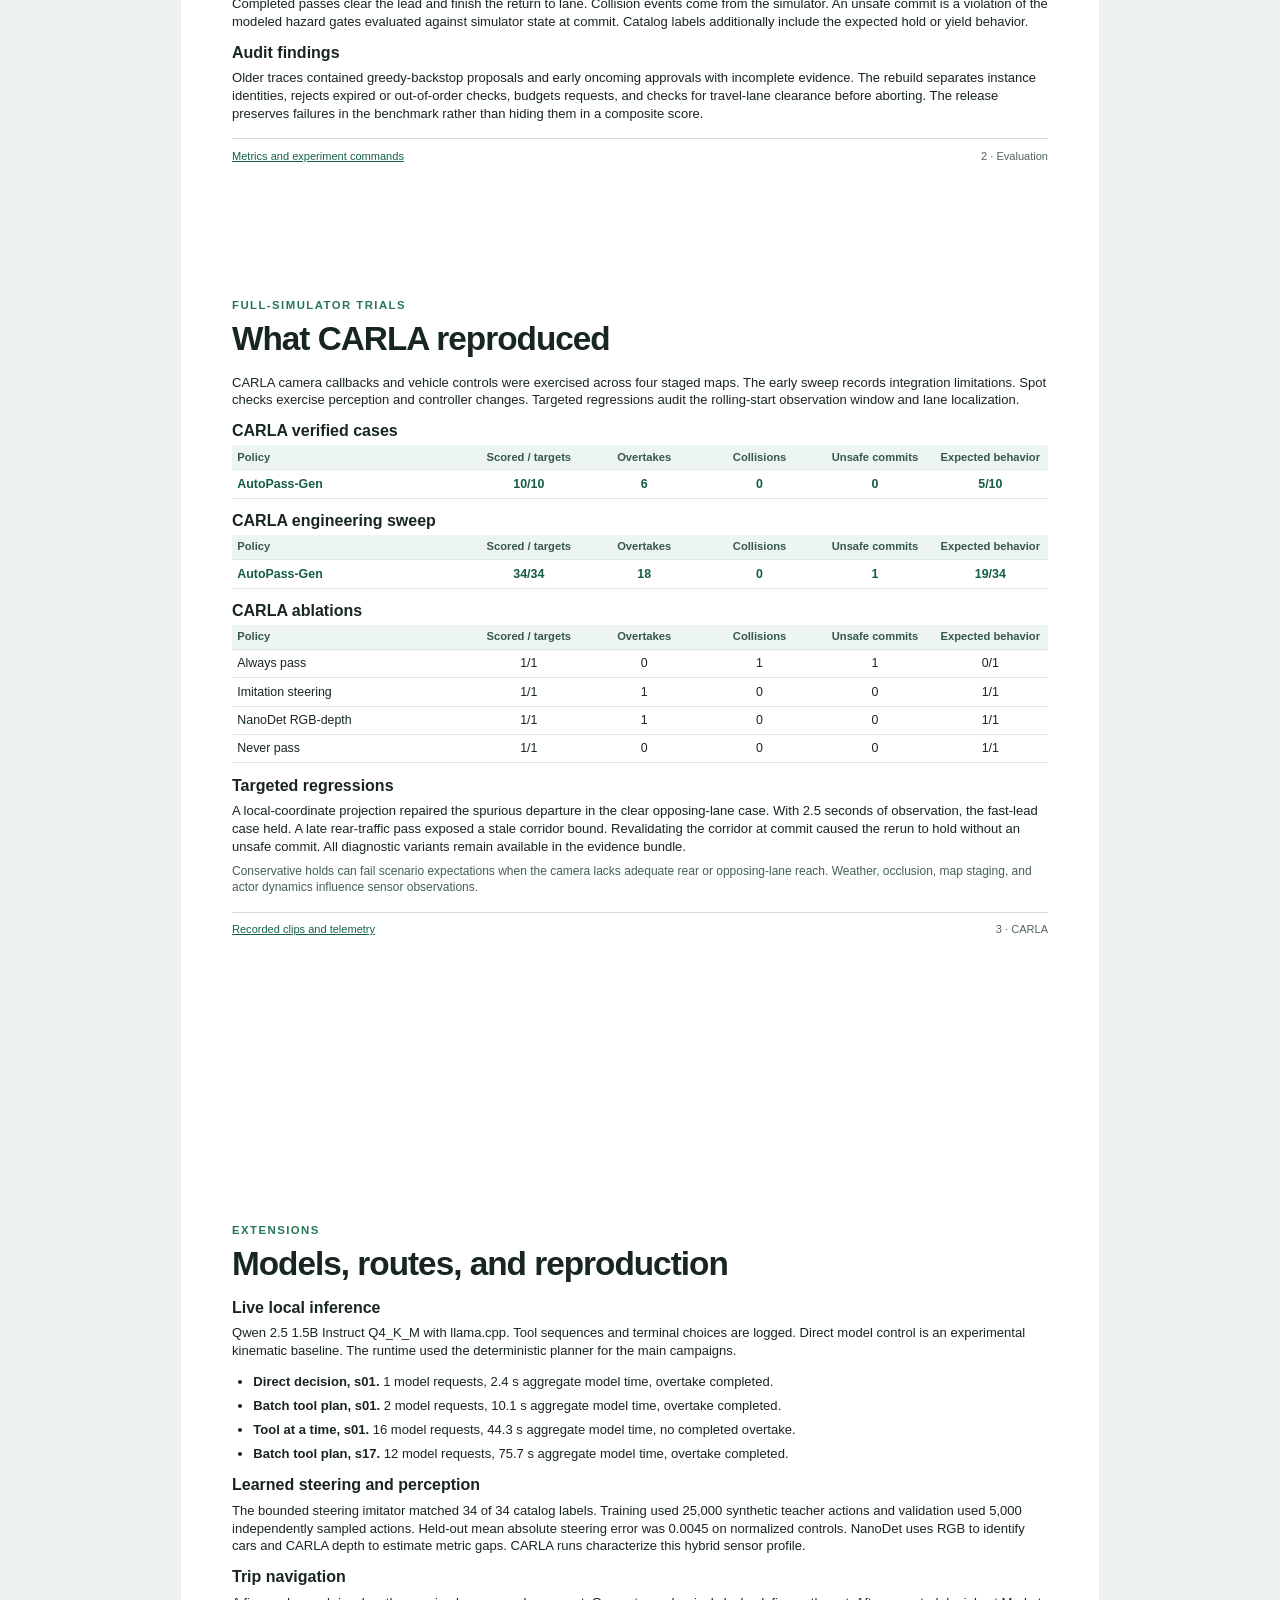
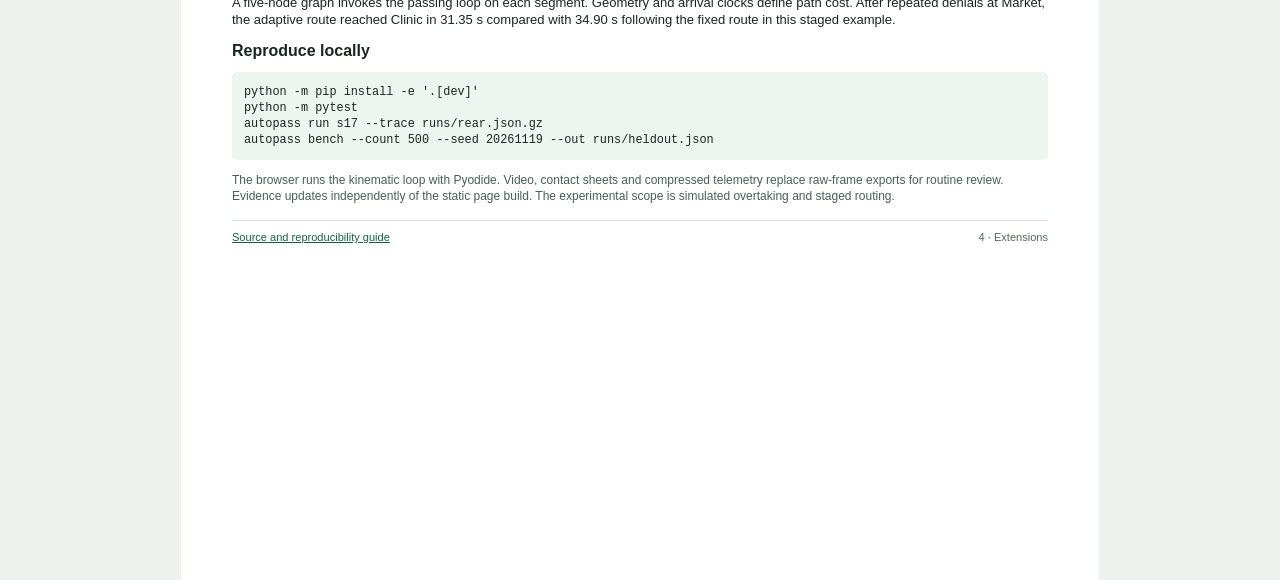
==== commit 2929cfe7: "Label learned CARLA ablations individually" ====
--- a/site/report.html
+++ b/site/report.html
@@ -103,9 +103,11 @@
             <td>1</td><td>19/34</td></tr></tbody></table><h3>CARLA ablations</h3><table><thead><tr><th>Policy</th><th>Scored / targets</th><th>Overtakes</th><th>Collisions</th>
         <th>Unsafe commits</th><th>Expected behavior</th></tr></thead><tbody><tr class=""><td>Always pass</td>
             <td>1/1</td><td>0</td><td>1</td>
-            <td>1</td><td>0/1</td></tr><tr class="primary"><td>AutoPass-Gen</td>
-            <td>2/2</td><td>2</td><td>0</td>
-            <td>0</td><td>2/2</td></tr><tr class=""><td>Never pass</td>
+            <td>1</td><td>0/1</td></tr><tr class=""><td>Imitation steering</td>
+            <td>1/1</td><td>1</td><td>0</td>
+            <td>0</td><td>1/1</td></tr><tr class=""><td>NanoDet RGB-depth</td>
+            <td>1/1</td><td>1</td><td>0</td>
+            <td>0</td><td>1/1</td></tr><tr class=""><td>Never pass</td>
             <td>1/1</td><td>0</td><td>0</td>
             <td>0</td><td>1/1</td></tr></tbody></table><h3>Targeted regressions</h3>
         <p>A local-coordinate projection repaired the spurious departure in the clear opposing-lane case.
